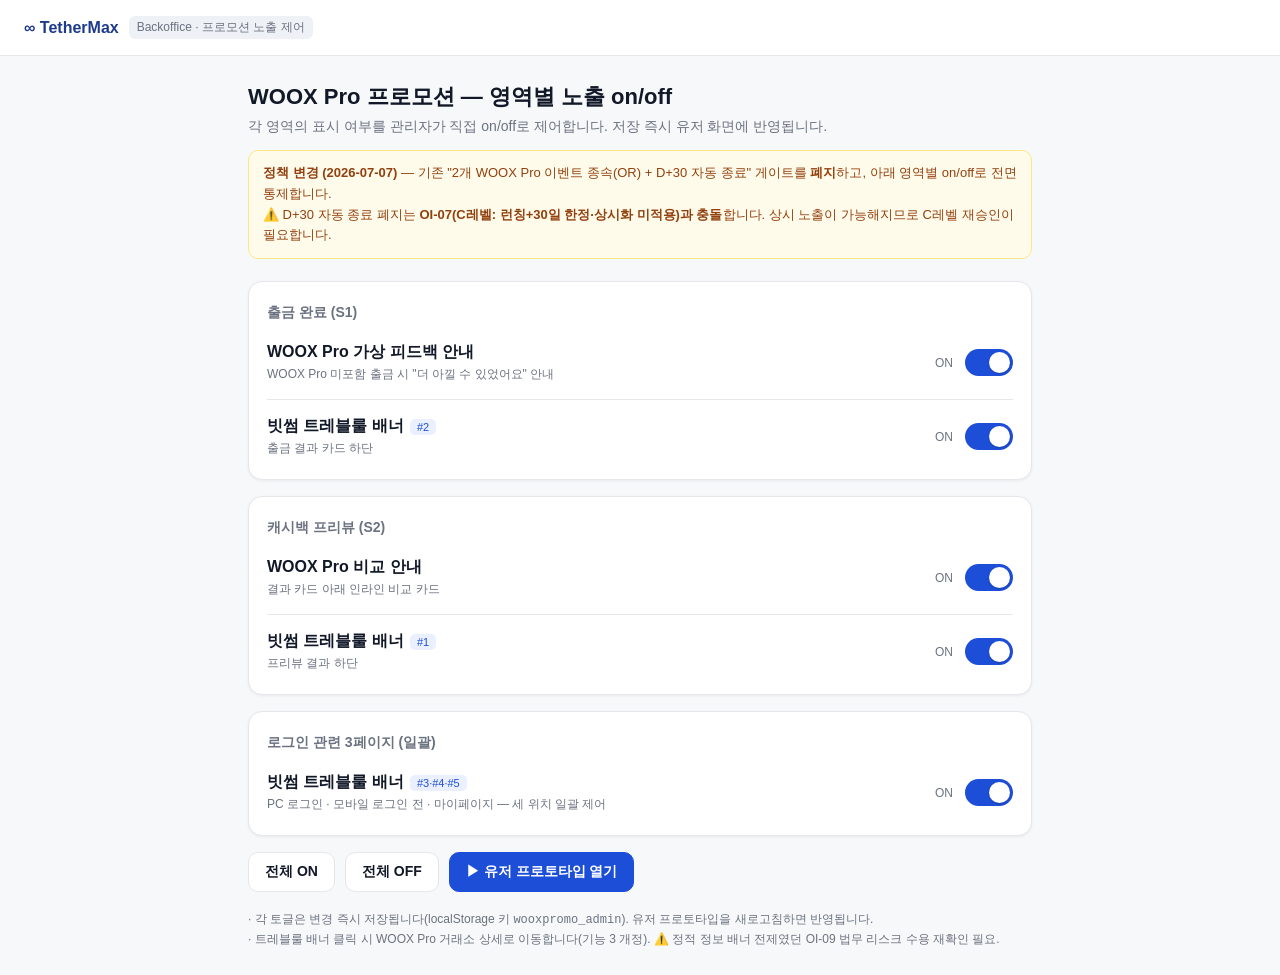
==== src/backoffice/index.html @ 6e8407c1 "feat: 백오피스 노출 제어 페이지 + 프로토타입 정책 전환(D+30·이벤트 게이트 폐지→영역별 on/off) - src/backoffice/index.html 신설: 영역별 5" ====
<!DOCTYPE html>
<html lang="ko">
<head>
  <meta charset="UTF-8" />
  <meta name="viewport" content="width=device-width, initial-scale=1.0" />
  <title>WOOX Pro 프로모션 · 노출 제어 (백오피스)</title>
  <style>
    :root { --brand:#1d4ed8; --bg:#f7f8fa; --surface:#fff; --border:#e5e7eb; --text:#111827; --muted:#6b7280; }
    * { box-sizing:border-box; }
    body { margin:0; font-family:-apple-system,BlinkMacSystemFont,"Segoe UI",Roboto,"Malgun Gothic",sans-serif; background:var(--bg); color:var(--text); }
    .top { background:var(--surface); border-bottom:1px solid var(--border); padding:16px 24px; display:flex; align-items:center; gap:10px; }
    .top .brand { font-weight:800; color:#1e3a8a; }
    .top .tag { font-size:12px; color:var(--muted); background:#eef1f5; padding:3px 8px; border-radius:6px; }
    .wrap { max-width:820px; margin:26px auto; padding:0 18px; }
    h1 { font-size:22px; margin:0 0 6px; }
    .sub { color:var(--muted); font-size:14px; margin-bottom:8px; }
    .policy { background:#fffbeb; border:1px solid #fde68a; color:#92400e; border-radius:10px; padding:12px 14px; font-size:13px; line-height:1.6; margin:14px 0 22px; }
    .group { background:var(--surface); border:1px solid var(--border); border-radius:14px; padding:6px 18px; margin-bottom:16px; box-shadow:0 1px 3px rgba(16,24,40,.06); }
    .group h2 { font-size:14px; color:var(--muted); margin:16px 0 4px; }
    .row { display:flex; align-items:center; justify-content:space-between; padding:16px 0; border-bottom:1px solid var(--border); }
    .row:last-child { border-bottom:none; }
    .row .label { font-weight:600; }
    .row .desc { font-size:12px; color:var(--muted); margin-top:3px; }
    .row .pos { font-size:11px; color:#1d4ed8; background:#eaf0ff; border-radius:5px; padding:2px 7px; margin-left:6px; }
    .switch { width:48px; height:27px; border-radius:999px; background:#cbd5e1; position:relative; cursor:pointer; flex:0 0 auto; transition:background .15s; }
    .switch.on { background:var(--brand); }
    .switch .knob { position:absolute; top:3px; left:3px; width:21px; height:21px; border-radius:999px; background:#fff; transition:left .15s; box-shadow:0 1px 2px rgba(0,0,0,.2); }
    .switch.on .knob { left:24px; }
    .state { font-size:12px; color:var(--muted); width:34px; text-align:right; margin-right:12px; }
    .toolbar { display:flex; gap:10px; align-items:center; margin-top:8px; }
    .btn { border:1px solid var(--border); background:var(--surface); border-radius:10px; padding:10px 16px; font-weight:700; cursor:pointer; font-size:14px; text-decoration:none; color:var(--text); }
    .btn.primary { background:var(--brand); color:#fff; border-color:var(--brand); }
    .saved { color:#16a34a; font-size:13px; font-weight:700; opacity:0; transition:opacity .2s; }
    .saved.show { opacity:1; }
    .note { color:var(--muted); font-size:12px; margin-top:18px; line-height:1.6; }
  </style>
</head>
<body>
  <div class="top"><span class="brand">∞ TetherMax</span> <span class="tag">Backoffice · 프로모션 노출 제어</span></div>
  <div class="wrap">
    <h1>WOOX Pro 프로모션 — 영역별 노출 on/off</h1>
    <div class="sub">각 영역의 표시 여부를 관리자가 직접 on/off로 제어합니다. 저장 즉시 유저 화면에 반영됩니다.</div>
    <div class="policy">
      <b>정책 변경 (2026-07-07)</b> — 기존 "2개 WOOX Pro 이벤트 종속(OR) + D+30 자동 종료" 게이트를 <b>폐지</b>하고, 아래 영역별 on/off로 전면 통제합니다.<br />
      ⚠️ D+30 자동 종료 폐지는 <b>OI-07(C레벨: 런칭+30일 한정·상시화 미적용)과 충돌</b>합니다. 상시 노출이 가능해지므로 C레벨 재승인이 필요합니다.
    </div>

    <div class="group">
      <h2>출금 완료 (S1)</h2>
      <div class="row" data-key="s1Feedback">
        <div><span class="label">WOOX Pro 가상 피드백 안내</span><div class="desc">WOOX Pro 미포함 출금 시 "더 아낄 수 있었어요" 안내</div></div>
        <div style="display:flex;align-items:center"><span class="state"></span><span class="switch"><span class="knob"></span></span></div>
      </div>
      <div class="row" data-key="s1Banner">
        <div><span class="label">빗썸 트레블룰 배너</span><span class="pos">#2</span><div class="desc">출금 결과 카드 하단</div></div>
        <div style="display:flex;align-items:center"><span class="state"></span><span class="switch"><span class="knob"></span></span></div>
      </div>
    </div>

    <div class="group">
      <h2>캐시백 프리뷰 (S2)</h2>
      <div class="row" data-key="s2Compare">
        <div><span class="label">WOOX Pro 비교 안내</span><div class="desc">결과 카드 아래 인라인 비교 카드</div></div>
        <div style="display:flex;align-items:center"><span class="state"></span><span class="switch"><span class="knob"></span></span></div>
      </div>
      <div class="row" data-key="s2Banner">
        <div><span class="label">빗썸 트레블룰 배너</span><span class="pos">#1</span><div class="desc">프리뷰 결과 하단</div></div>
        <div style="display:flex;align-items:center"><span class="state"></span><span class="switch"><span class="knob"></span></span></div>
      </div>
    </div>

    <div class="group">
      <h2>로그인 관련 3페이지 (일괄)</h2>
      <div class="row" data-key="loginBanners">
        <div><span class="label">빗썸 트레블룰 배너</span><span class="pos">#3·#4·#5</span><div class="desc">PC 로그인 · 모바일 로그인 전 · 마이페이지 — 세 위치 일괄 제어</div></div>
        <div style="display:flex;align-items:center"><span class="state"></span><span class="switch"><span class="knob"></span></span></div>
      </div>
    </div>

    <div class="toolbar">
      <button class="btn" id="all-on">전체 ON</button>
      <button class="btn" id="all-off">전체 OFF</button>
      <a class="btn primary" href="../frontend/index.html" target="_blank">▶ 유저 프로토타입 열기</a>
      <span class="saved" id="saved">✓ 저장됨</span>
    </div>
    <div class="note">
      · 각 토글은 변경 즉시 저장됩니다(localStorage 키 <code>wooxpromo_admin</code>). 유저 프로토타입을 새로고침하면 반영됩니다.<br />
      · 트레블룰 배너 클릭 시 WOOX Pro 거래소 상세로 이동합니다(기능 3 개정). ⚠️ 정적 정보 배너 전제였던 OI-09 법무 리스크 수용 재확인 필요.
    </div>
  </div>

  <script>
    var KEY = 'wooxpromo_admin';
    var DEF = { s1Feedback:true, s1Banner:true, s2Compare:true, s2Banner:true, loginBanners:true };
    function load(){ try { return Object.assign({}, DEF, JSON.parse(localStorage.getItem(KEY)) || {}); } catch(e){ return Object.assign({}, DEF); } }
    function save(s){ localStorage.setItem(KEY, JSON.stringify(s)); var n=document.getElementById('saved'); n.classList.add('show'); setTimeout(function(){ n.classList.remove('show'); }, 1200); }
    var state = load();
    function paint(){
      document.querySelectorAll('.row').forEach(function(row){
        var k = row.getAttribute('data-key'); var on = !!state[k];
        row.querySelector('.switch').classList.toggle('on', on);
        row.querySelector('.state').textContent = on ? 'ON' : 'OFF';
      });
    }
    document.querySelectorAll('.row').forEach(function(row){
      row.querySelector('.switch').addEventListener('click', function(){
        var k = row.getAttribute('data-key'); state[k] = !state[k]; save(state); paint();
      });
    });
    document.getElementById('all-on').addEventListener('click', function(){ Object.keys(DEF).forEach(function(k){ state[k]=true; }); save(state); paint(); });
    document.getElementById('all-off').addEventListener('click', function(){ Object.keys(DEF).forEach(function(k){ state[k]=false; }); save(state); paint(); });
    paint();
  </script>
</body>
</html>
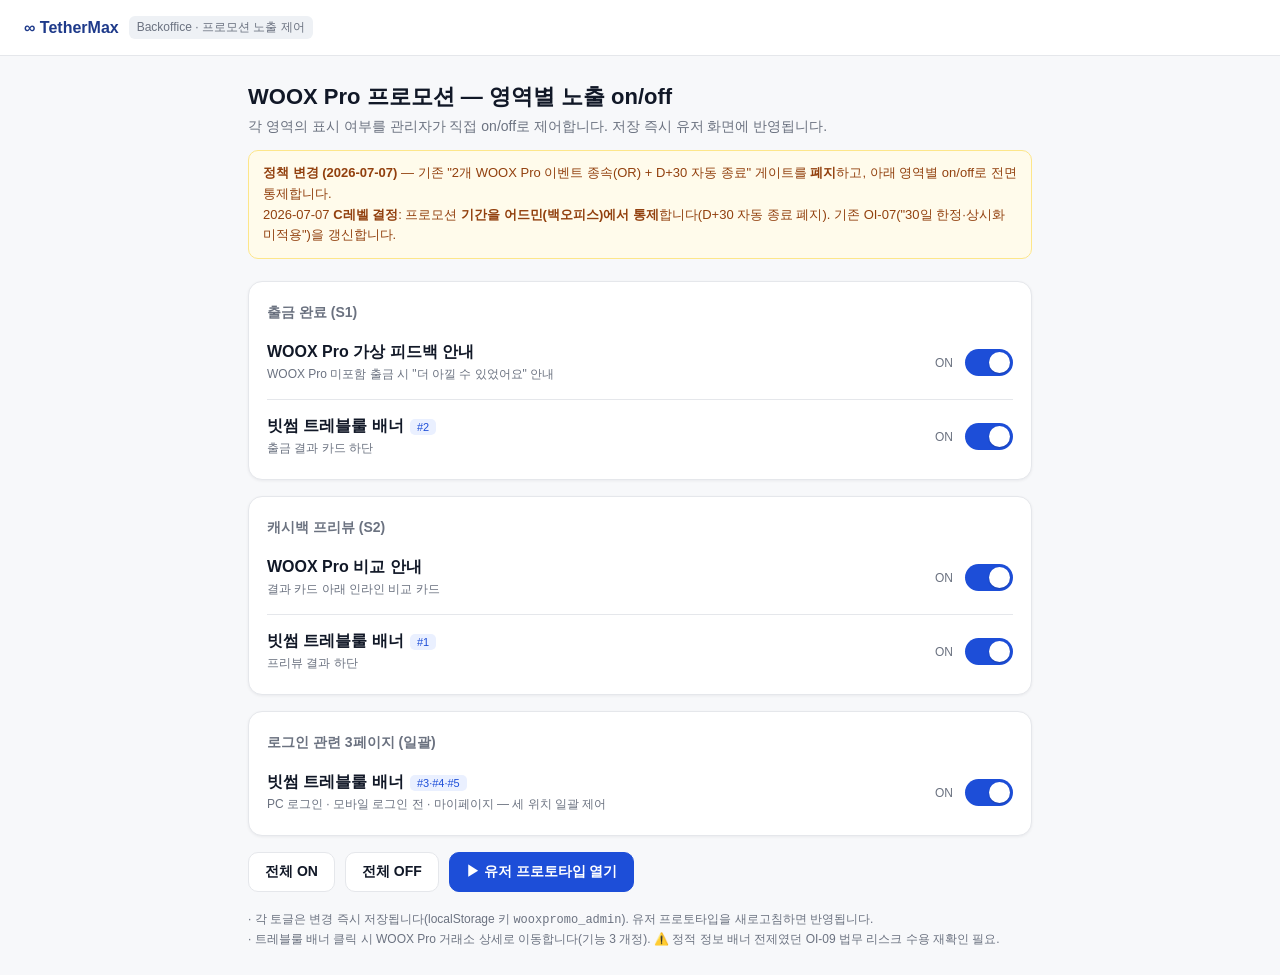
==== commit f962aae0: "docs: OI-07 C레벨 결정 반영 — 프로모션 기간을 어드민(백오피스)에서 통제 (KO/EN) - C레벨 결정: D+30 자동종료 폐지, 기간을 백오피스 on/off로 통제." ====
--- a/src/backoffice/index.html
+++ b/src/backoffice/index.html
@@ -42,7 +42,7 @@
     <div class="sub">각 영역의 표시 여부를 관리자가 직접 on/off로 제어합니다. 저장 즉시 유저 화면에 반영됩니다.</div>
     <div class="policy">
       <b>정책 변경 (2026-07-07)</b> — 기존 "2개 WOOX Pro 이벤트 종속(OR) + D+30 자동 종료" 게이트를 <b>폐지</b>하고, 아래 영역별 on/off로 전면 통제합니다.<br />
-      ⚠️ D+30 자동 종료 폐지는 <b>OI-07(C레벨: 런칭+30일 한정·상시화 미적용)과 충돌</b>합니다. 상시 노출이 가능해지므로 C레벨 재승인이 필요합니다.
+      2026-07-07 <b>C레벨 결정</b>: 프로모션 <b>기간을 어드민(백오피스)에서 통제</b>합니다(D+30 자동 종료 폐지). 기존 OI-07("30일 한정·상시화 미적용")을 갱신합니다.
     </div>
 
     <div class="group">
